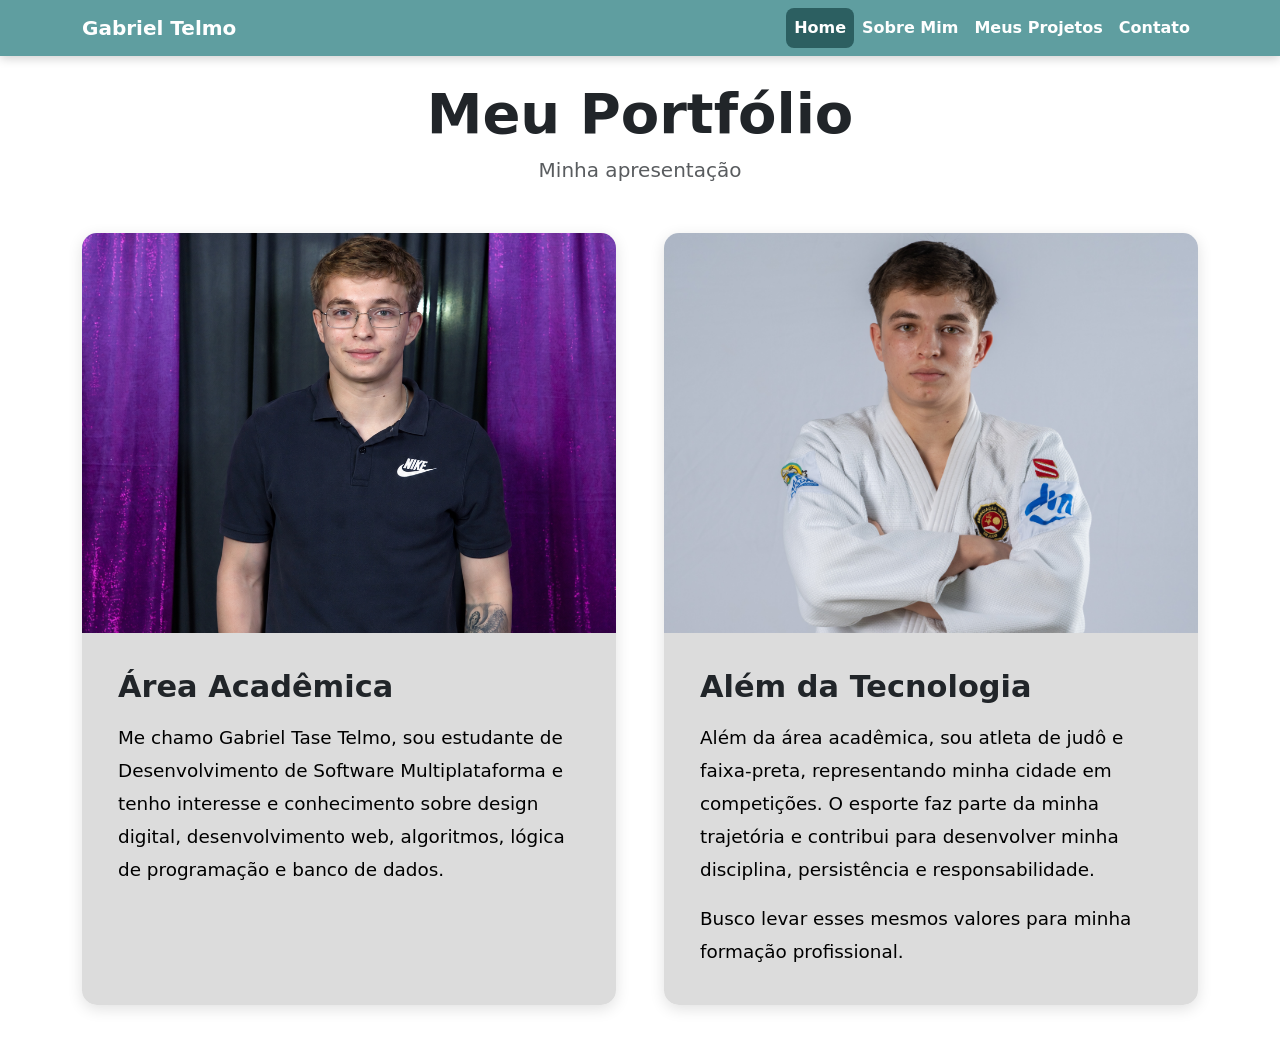
==== index.html @ 5079bce0 "Add files via upload" ====
<!DOCTYPE html>
<html lang="pt-BR">
<head>
    <meta charset="UTF-8">
    <meta name="viewport" content="width=device-width, initial-scale=1.0">
    <title>Meu Portfólio</title>
    <link href="https://cdn.jsdelivr.net/npm/bootstrap@5.3.8/dist/css/bootstrap.min.css" rel="stylesheet">
    <link rel="stylesheet" href="style.css">
</head>
<body>

    <header>
        <nav class="navbar navbar-expand-md menu-topo">
            <div class="container">
                <a class="navbar-brand" href="index.html">Gabriel Telmo</a>

                <button class="navbar-toggler" type="button"
                        data-bs-toggle="collapse" data-bs-target="#menuPrincipal"
                        aria-controls="menuPrincipal" aria-expanded="false" aria-label="Abrir menu">
                    <span class="navbar-toggler-icon"></span>
                </button>

                <div class="collapse navbar-collapse" id="menuPrincipal">
                    <ul class="navbar-nav ms-auto">
                        <li class="nav-item">
                            <a class="nav-link active" href="index.html">Home</a>
                        </li>
                        <li class="nav-item">
                            <a class="nav-link" href="sobre mim.html">Sobre Mim</a>
                        </li>
                        <li class="nav-item">
                            <a class="nav-link" href="meus projetos.html">Meus Projetos</a>
                        </li>
                        <li class="nav-item">
                            <a class="nav-link" href="contatos.html">Contato</a>
                        </li>
                    </ul>
                </div>
            </div>
        </nav>
    </header>

    <section>
        <h1 class="display-4 fw-bold text-center mt-4">Meu Portfólio</h1>
        <p class="lead text-center text-muted">Minha apresentação</p>

        <div class="container my-5">
            <div class="row g-5">

                <div class="col-md-6">
                    <div class="card meu-card h-100">
                        <img src="imagem de perfil.png" class="card-img-top" alt="Minha foto de perfil">
                        <div class="card-body">
                            <h5 class="card-title">Área Acadêmica</h5>
                            <p class="card-text">
                                Me chamo Gabriel Tase Telmo, sou estudante de Desenvolvimento de Software
                                Multiplataforma e tenho interesse e conhecimento sobre design digital,
                                desenvolvimento web, algoritmos, lógica de programação e banco de dados.
                            </p>
                        </div>
                    </div>
                </div>

                <div class="col-md-6">
                    <div class="card meu-card h-100">
                        <img src="imagem judo.jpeg" class="card-img-top" alt="Minha trajetória no judô">
                        <div class="card-body">
                            <h5 class="card-title">Além da Tecnologia</h5>
                            <p class="card-text">
                                Além da área acadêmica, sou atleta de judô e faixa-preta, representando
                                minha cidade em competições. O esporte faz parte da minha trajetória e
                                contribui para desenvolver minha disciplina, persistência e responsabilidade.
                            </p>
                            <p class="card-text">
                                Busco levar esses mesmos valores para minha formação profissional.
                            </p>
                        </div>
                    </div>
                </div>

            </div>
        </div>
    </section>

    <script src="https://cdn.jsdelivr.net/npm/bootstrap@5.3.8/dist/js/bootstrap.bundle.min.js"></script>
</body>
</html>
---- style.css ----
.btn-blue {
    background-color: cadetblue;
    border: 2px solid cadetblue;
    color: white;
    padding: 10px 24px;
    border-radius: 50px;
    font-weight: 600;
    letter-spacing: 0.5px;
    box-shadow: 0 4px 10px rgba(0, 0, 0, 0.15);
    transition: all 0.3s ease;
}

.btn-blue:hover {
    background-color: white;
    color: cadetblue;
    border-color: cadetblue;
    transform: translateY(-3px);
    box-shadow: 0 8px 18px rgba(0, 0, 0, 0.25);
}

.btn-blue:active {
    transform: translateY(0);
    box-shadow: 0 2px 5px rgba(0, 0, 0, 0.2);
}


.contato {
    display: flex;
    justify-content: center;
    gap: 20px;
    margin-top: 30px;
}

.contato .btn-blue {
    padding: 14px 40px;
    font-size: 1.1rem;
}


.menu-topo {
    background-color: cadetblue;
    box-shadow: 0 2px 10px rgba(0, 0, 0, 0.2);
}

.menu-topo .navbar-brand {
    color: white;
    font-weight: bold;
}

.menu-topo .nav-link {
    color: white;
    font-weight: 600;
    padding: 8px 16px;
    border-radius: 8px;
    transition: all 0.3s ease;
}

.menu-topo .nav-link:hover {
    background-color: rgba(255, 255, 255, 0.2);
}

.menu-topo .nav-link.active {
    background-color: #2c5f61;
    color: white;
}

.menu-topo .navbar-toggler {
    border-color: white;
}

.menu-topo .navbar-toggler-icon {
    filter: invert(1);
}

.largura {
    width: 95%;          
    max-width: none;
}

.meu-card {
    height: 100%;
    border: none;
    border-radius: 15px;
    overflow: hidden;
    box-shadow: 0 4px 15px rgba(0, 0, 0, 0.12);
    transition: transform 0.3s ease;
}

.meu-card:hover {
    transform: translateY(-5px);
}

.meu-card .card-img-top {
    width: 100%;
    height: 400px;
    object-fit: cover;
    object-position: center 5%;
}

.meu-card .card-body {
    padding: 36px;
    background-color: gainsboro;
}

.meu-card .card-title {
    font-weight: bold;
    font-size: 1.9rem;
    margin-bottom: 15px;
}

.meu-card .card-text {
    font-size: 1.15rem;
    line-height: 1.8;
    color: black;
}

.divCards {
    --bs-gutter-x: 2.5rem;
    --bs-gutter-y: 2.5rem;
}

.divCards .card {
    height: 100%;
    border: none;
    border-radius: 15px;
    overflow: hidden;
    background-color: gainsboro;
    color: black;
    box-shadow: 0 4px 15px rgba(0, 0, 0, 0.12);
    transition: transform 0.3s ease;
}

.divCards .card:hover {
    transform: translateY(-5px);
}

.divCards .card-body {
    padding: 36px;
}

.divCards .card-body img {
    display: block;
    width: 100%;
    height: auto;
    margin-bottom: 24px;
}

.divCards .card-title {
    font-weight: bold;
    font-size: 1.9rem;
    margin-bottom: 15px;
    color: black;
}

.divCards .card-text {
    font-size: 1.15rem;
    line-height: 1.9;
    color: black;
}

.painel {
    display: flex;
    justify-content: center;
}

.painel .card {
    width: 100%;
    max-width: none;
}

.painel .card-title {
    text-align: center;
}

@media (max-width: 767px) {
    .meu-card .card-body,
    .divCards .card-body {
        padding: 22px;
    }

    .meu-card .card-title,
    .divCards .card-title {
        font-size: 1.5rem;
    }

    .meu-card .card-img-top {
        height: 280px;
    }

    .contato {
        flex-direction: column;
        align-items: center;
    }
}
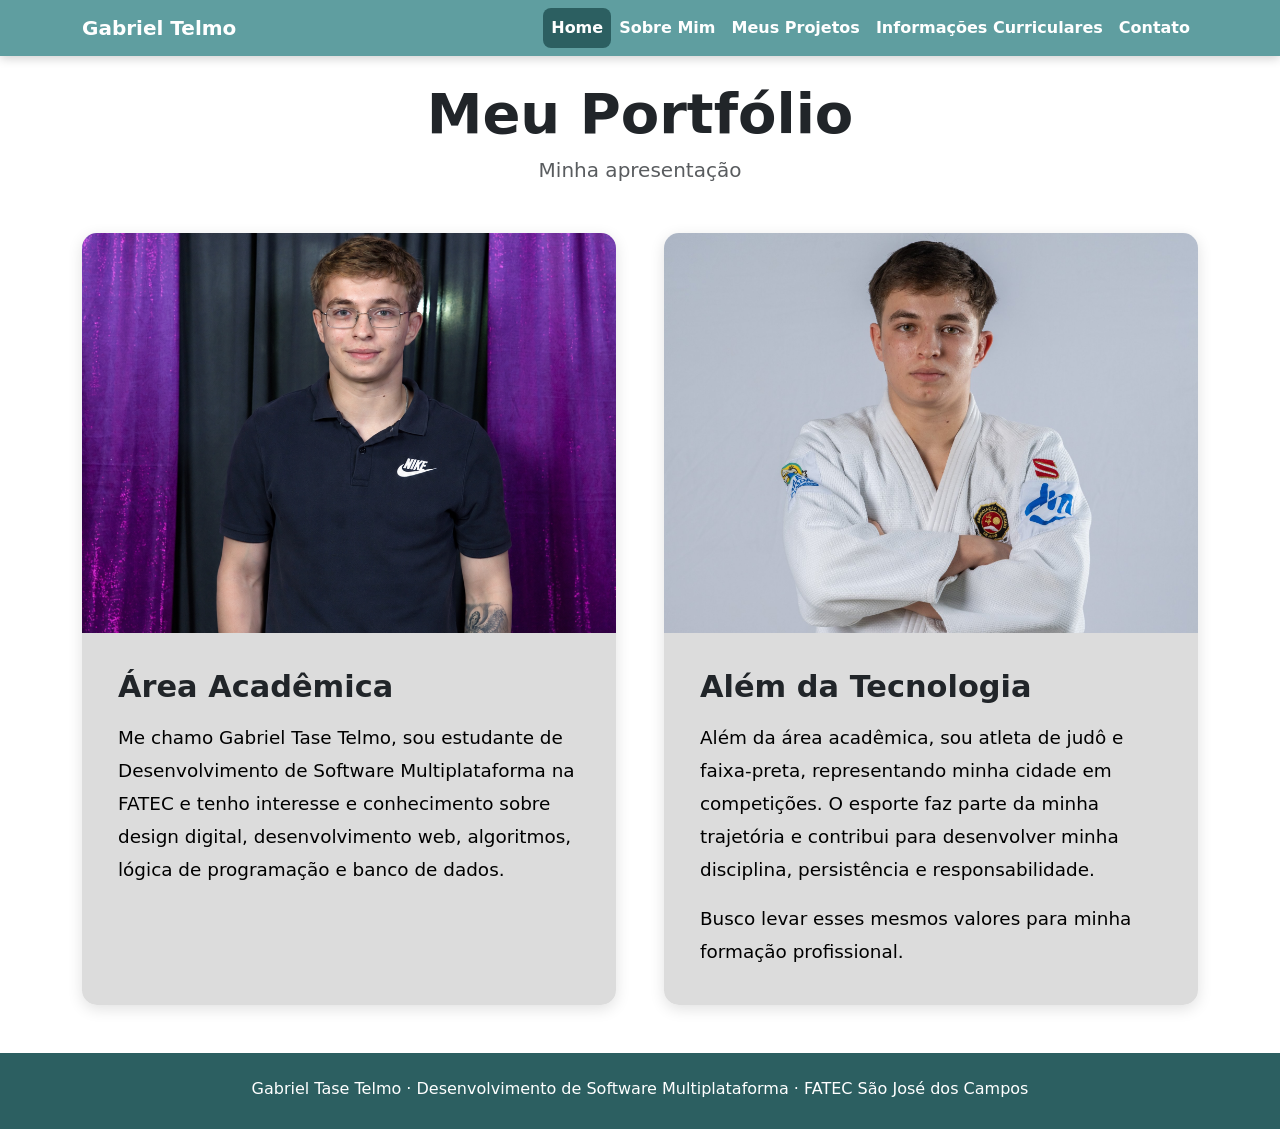
==== commit 782e2d95: "Add files via upload" ====
--- a/index.html
+++ b/index.html
@@ -1,87 +1,44 @@
-<!DOCTYPE html>
-<html lang="pt-BR">
-<head>
-    <meta charset="UTF-8">
-    <meta name="viewport" content="width=device-width, initial-scale=1.0">
-    <title>Meu Portfólio</title>
-    <link href="https://cdn.jsdelivr.net/npm/bootstrap@5.3.8/dist/css/bootstrap.min.css" rel="stylesheet">
-    <link rel="stylesheet" href="style.css">
-</head>
-<body>
-
-    <header>
-        <nav class="navbar navbar-expand-md menu-topo">
-            <div class="container">
-                <a class="navbar-brand" href="index.html">Gabriel Telmo</a>
-
-                <button class="navbar-toggler" type="button"
-                        data-bs-toggle="collapse" data-bs-target="#menuPrincipal"
-                        aria-controls="menuPrincipal" aria-expanded="false" aria-label="Abrir menu">
-                    <span class="navbar-toggler-icon"></span>
-                </button>
-
-                <div class="collapse navbar-collapse" id="menuPrincipal">
-                    <ul class="navbar-nav ms-auto">
-                        <li class="nav-item">
-                            <a class="nav-link active" href="index.html">Home</a>
-                        </li>
-                        <li class="nav-item">
-                            <a class="nav-link" href="sobre mim.html">Sobre Mim</a>
-                        </li>
-                        <li class="nav-item">
-                            <a class="nav-link" href="meus projetos.html">Meus Projetos</a>
-                        </li>
-                        <li class="nav-item">
-                            <a class="nav-link" href="contatos.html">Contato</a>
-                        </li>
-                    </ul>
-                </div>
-            </div>
-        </nav>
-    </header>
-
-    <section>
-        <h1 class="display-4 fw-bold text-center mt-4">Meu Portfólio</h1>
-        <p class="lead text-center text-muted">Minha apresentação</p>
-
-        <div class="container my-5">
-            <div class="row g-5">
-
-                <div class="col-md-6">
-                    <div class="card meu-card h-100">
-                        <img src="imagem de perfil.png" class="card-img-top" alt="Minha foto de perfil">
-                        <div class="card-body">
-                            <h5 class="card-title">Área Acadêmica</h5>
-                            <p class="card-text">
-                                Me chamo Gabriel Tase Telmo, sou estudante de Desenvolvimento de Software
-                                Multiplataforma e tenho interesse e conhecimento sobre design digital,
-                                desenvolvimento web, algoritmos, lógica de programação e banco de dados.
-                            </p>
-                        </div>
-                    </div>
-                </div>
-
-                <div class="col-md-6">
-                    <div class="card meu-card h-100">
-                        <img src="imagem judo.jpeg" class="card-img-top" alt="Minha trajetória no judô">
-                        <div class="card-body">
-                            <h5 class="card-title">Além da Tecnologia</h5>
-                            <p class="card-text">
-                                Além da área acadêmica, sou atleta de judô e faixa-preta, representando
-                                minha cidade em competições. O esporte faz parte da minha trajetória e
-                                contribui para desenvolver minha disciplina, persistência e responsabilidade.
-                            </p>
-                            <p class="card-text">
-                                Busco levar esses mesmos valores para minha formação profissional.
-                            </p>
-                        </div>
-                    </div>
-                </div>
-
-            </div>
-        </div>
-    </section>
-
-    <script src="https://cdn.jsdelivr.net/npm/bootstrap@5.3.8/dist/js/bootstrap.bundle.min.js"></script>
-</body>
-</html>+<!DOCTYPE html>
+<html lang="pt-BR">
+<head>
+    <meta charset="UTF-8">
+    <meta name="viewport" content="width=device-width, initial-scale=1.0">
+    <title>Meu Portfólio | Gabriel Telmo</title>
+    <link href="https://cdn.jsdelivr.net/npm/bootstrap@5.3.8/dist/css/bootstrap.min.css" rel="stylesheet">
+    <link rel="stylesheet" href="css/style.css">
+</head>
+<body>
+<header>
+<nav class="navbar navbar-expand-lg menu-topo">
+<div class="container">
+<a class="navbar-brand" href="index.html">Gabriel Telmo</a>
+<button class="navbar-toggler" type="button" data-bs-toggle="collapse" data-bs-target="#menuPrincipal" aria-controls="menuPrincipal" aria-expanded="false" aria-label="Abrir menu"><span class="navbar-toggler-icon"></span></button>
+<div class="collapse navbar-collapse" id="menuPrincipal"><ul class="navbar-nav ms-auto"><li class="nav-item"><a class="nav-link active" href="index.html" aria-current="page">Home</a></li><li class="nav-item"><a class="nav-link" href="pages/sobre-mim.html">Sobre Mim</a></li><li class="nav-item"><a class="nav-link" href="pages/projetos.html">Meus Projetos</a></li><li class="nav-item"><a class="nav-link" href="pages/curriculo.html">Informações Curriculares</a></li><li class="nav-item"><a class="nav-link" href="pages/contato.html">Contato</a></li></ul></div>
+</div>
+</nav>
+</header>
+<main>
+
+<section>
+<h1 class="display-4 fw-bold text-center mt-4">Meu Portfólio</h1>
+<p class="lead text-center text-muted">Minha apresentação</p>
+<div class="container my-5"><div class="row g-5">
+<div class="col-md-6"><div class="card meu-card h-100">
+<img src="img/imagem_de_perfil.png" class="card-img-top" alt="Foto de Gabriel Tase Telmo">
+<div class="card-body"><h2 class="card-title">Área Acadêmica</h2>
+<p class="card-text">Me chamo Gabriel Tase Telmo, sou estudante de Desenvolvimento de Software Multiplataforma na FATEC e tenho interesse e conhecimento sobre design digital, desenvolvimento web, algoritmos, lógica de programação e banco de dados.</p></div></div></div>
+<div class="col-md-6"><div class="card meu-card h-100">
+<img src="img/imagem_judo.jpeg" class="card-img-top" alt="Gabriel de kimono, com faixa-preta de judô">
+<div class="card-body"><h2 class="card-title">Além da Tecnologia</h2>
+<p class="card-text">Além da área acadêmica, sou atleta de judô e faixa-preta, representando minha cidade em competições. O esporte faz parte da minha trajetória e contribui para desenvolver minha disciplina, persistência e responsabilidade.</p>
+<p class="card-text">Busco levar esses mesmos valores para minha formação profissional.</p></div></div></div>
+</div></div>
+</section>
+</main>
+<footer class="rodape text-center py-4">
+<p class="mb-1">Gabriel Tase Telmo · Desenvolvimento de Software Multiplataforma · FATEC São José dos Campos</p>
+</footer>
+<script src="https://cdn.jsdelivr.net/npm/bootstrap@5.3.8/dist/js/bootstrap.bundle.min.js"></script>
+<script src="js/main.js"></script>
+</body>
+</html>
--- a/css/style.css
+++ b/css/style.css
@@ -0,0 +1,235 @@
+.btn-blue {
+    background-color: cadetblue;
+    border: 2px solid cadetblue;
+    color: white;
+    padding: 10px 24px;
+    border-radius: 50px;
+    font-weight: 600;
+    letter-spacing: 0.5px;
+    box-shadow: 0 4px 10px rgba(0, 0, 0, 0.15);
+    transition: all 0.3s ease;
+}
+
+.btn-blue:hover {
+    background-color: white;
+    color: cadetblue;
+    border-color: cadetblue;
+    transform: translateY(-3px);
+    box-shadow: 0 8px 18px rgba(0, 0, 0, 0.25);
+}
+
+.btn-blue:active {
+    transform: translateY(0);
+    box-shadow: 0 2px 5px rgba(0, 0, 0, 0.2);
+}
+
+
+.contato {
+    display: flex;
+    justify-content: center;
+    gap: 20px;
+    margin-top: 30px;
+}
+
+.contato .btn-blue {
+    padding: 14px 40px;
+    font-size: 1.1rem;
+}
+
+
+.menu-topo {
+    background-color: cadetblue;
+    box-shadow: 0 2px 10px rgba(0, 0, 0, 0.2);
+}
+
+.menu-topo .navbar-brand {
+    color: white;
+    font-weight: bold;
+}
+
+.menu-topo .nav-link {
+    color: white;
+    font-weight: 600;
+    padding: 8px 16px;
+    border-radius: 8px;
+    transition: all 0.3s ease;
+}
+
+.menu-topo .nav-link:hover {
+    background-color: rgba(255, 255, 255, 0.2);
+}
+
+.menu-topo .nav-link.active {
+    background-color: #2c5f61;
+    color: white;
+}
+
+.menu-topo .navbar-toggler {
+    border-color: white;
+}
+
+.menu-topo .navbar-toggler-icon {
+    filter: invert(1);
+}
+
+.largura {
+    width: 95%;          
+    max-width: none;
+}
+
+.meu-card {
+    height: 100%;
+    border: none;
+    border-radius: 15px;
+    overflow: hidden;
+    box-shadow: 0 4px 15px rgba(0, 0, 0, 0.12);
+    transition: transform 0.3s ease;
+}
+
+.meu-card:hover {
+    transform: translateY(-5px);
+}
+
+.meu-card .card-img-top {
+    width: 100%;
+    height: 400px;
+    object-fit: cover;
+    object-position: center 5%;
+}
+
+.meu-card .card-body {
+    padding: 36px;
+    background-color: gainsboro;
+}
+
+.meu-card .card-title {
+    font-weight: bold;
+    font-size: 1.9rem;
+    margin-bottom: 15px;
+}
+
+.meu-card .card-text {
+    font-size: 1.15rem;
+    line-height: 1.8;
+    color: black;
+}
+
+.divCards {
+    --bs-gutter-x: 2.5rem;
+    --bs-gutter-y: 2.5rem;
+}
+
+.divCards .card {
+    height: 100%;
+    border: none;
+    border-radius: 15px;
+    overflow: hidden;
+    background-color: gainsboro;
+    color: black;
+    box-shadow: 0 4px 15px rgba(0, 0, 0, 0.12);
+    transition: transform 0.3s ease;
+}
+
+.divCards .card:hover {
+    transform: translateY(-5px);
+}
+
+.divCards .card-body {
+    padding: 36px;
+}
+
+.divCards .card-body img {
+    display: block;
+    width: 100%;
+    height: auto;
+    margin-bottom: 24px;
+}
+
+.divCards .card-title {
+    font-weight: bold;
+    font-size: 1.9rem;
+    margin-bottom: 15px;
+    color: black;
+}
+
+.divCards .card-text {
+    font-size: 1.15rem;
+    line-height: 1.9;
+    color: black;
+}
+
+.painel {
+    display: flex;
+    justify-content: center;
+}
+
+.painel .card {
+    width: 100%;
+    max-width: none;
+}
+
+.painel .card-title {
+    text-align: center;
+}
+
+@media (max-width: 767px) {
+    .meu-card .card-body,
+    .divCards .card-body {
+        padding: 22px;
+    }
+
+    .meu-card .card-title,
+    .divCards .card-title {
+        font-size: 1.5rem;
+    }
+
+    .meu-card .card-img-top {
+        height: 280px;
+    }
+
+    .contato {
+        flex-direction: column;
+        align-items: center;
+    }
+}
+.secao-titulo { font-weight: bold; margin: 0 0 24px; padding-bottom: 8px; border-bottom: 3px solid cadetblue; }
+
+.ficha dt { font-weight: bold; margin-top: 14px; }
+
+.ficha dd { margin: 0; line-height: 1.7; }
+
+.preencher { background: #fff3cd; color: #664d03; border-radius: 6px; padding: 1px 8px; font-size: 0.95em; }
+
+.demo { margin: 24px 0; }
+
+.demo-vazia { min-height: 220px; display: flex; align-items: center; justify-content: center; text-align: center; padding: 16px; border: 2px dashed cadetblue; border-radius: 12px; background: #fff; }
+
+.demo img { max-width: 100%; height: auto; border-radius: 12px; }
+
+.demo figcaption { font-size: 0.9rem; color: #555; margin-top: 8px; }
+
+.btn-blue.disabled { opacity: 0.6; }
+
+.rodape { background-color: #2c5f61; color: white; margin-top: 40px; }
+
+.rodape a { color: white; font-weight: 600; }
+
+.menu-topo .nav-link:focus-visible, .btn-blue:focus-visible { outline: 3px solid #fff; outline-offset: 2px; }
+
+.meu-card .card-body ul, .divCards .card-body ul { font-size: 1.1rem; line-height: 1.8; }
+
+@media (prefers-reduced-motion: reduce) { * { transition: none !important; } }
+
+.contato .btn-blue {
+    display: inline-flex;
+    align-items: center;
+    justify-content: center;
+    gap: 12px;
+}
+
+.icone-rede {
+    width: 1.4em;
+    height: 1.4em;
+    fill: currentColor;
+    flex-shrink: 0;
+}
